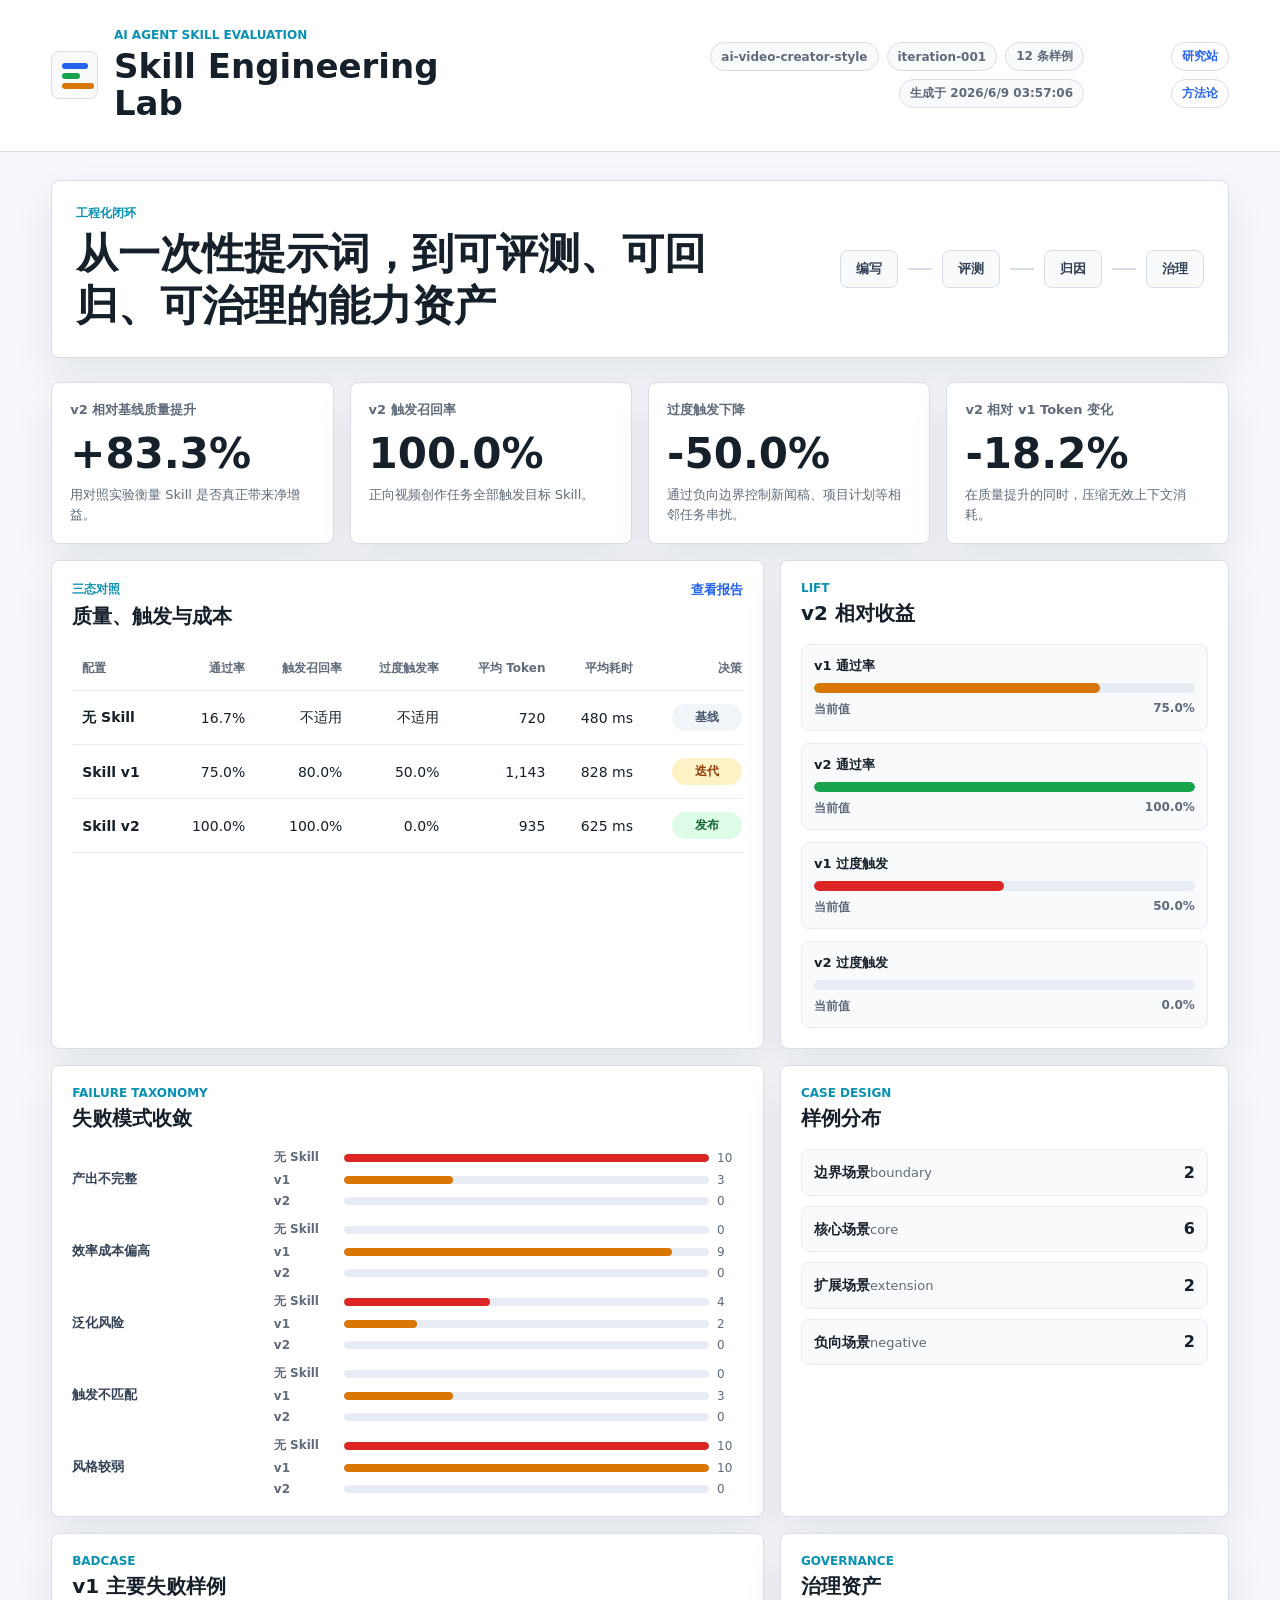
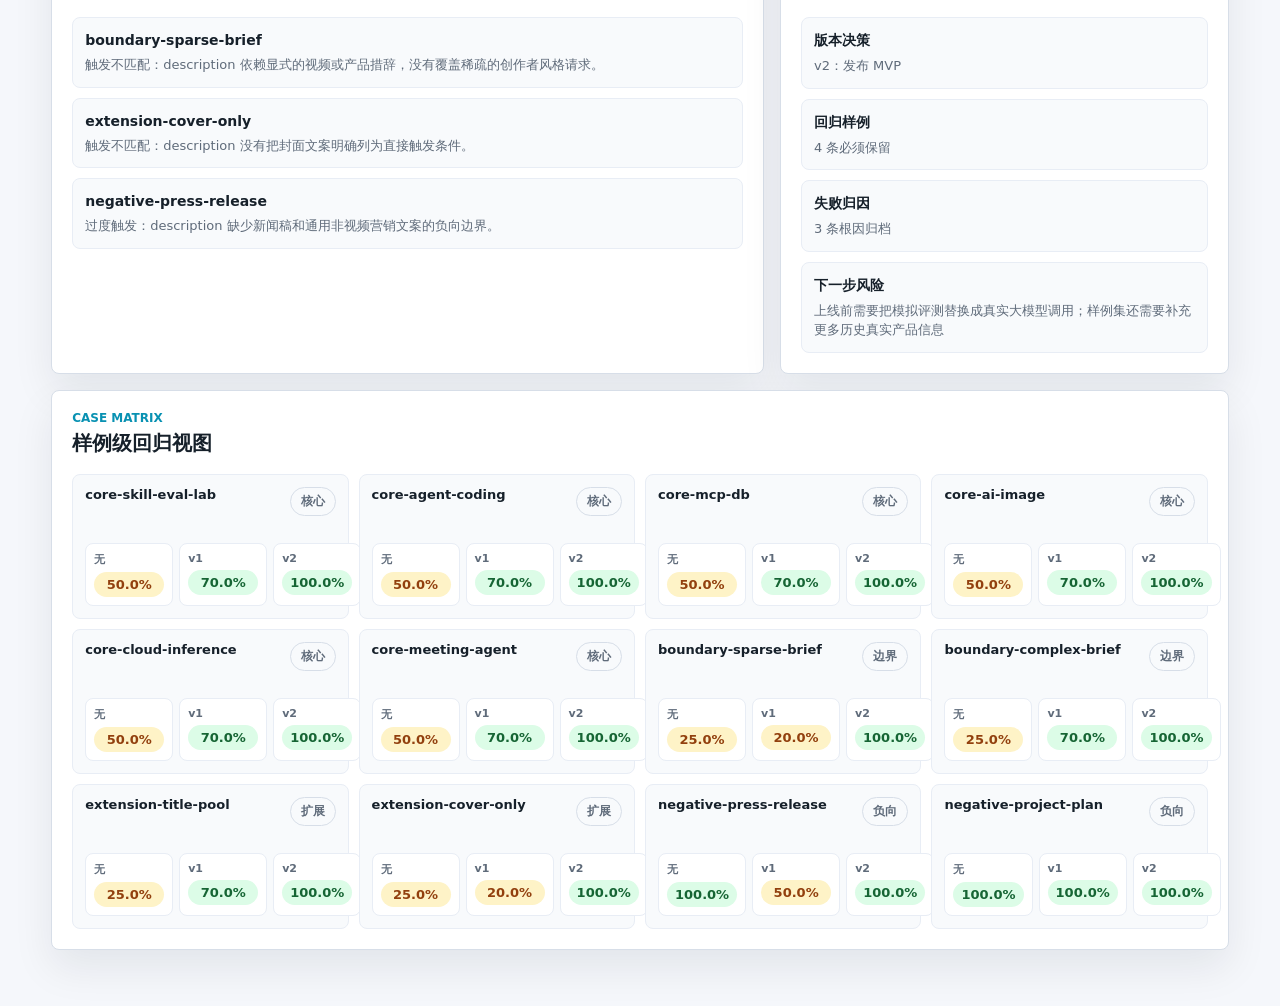
==== dashboard/index.html @ 85b01ca4 "Add portfolio dashboard and research site" ====
<!doctype html>
<html lang="zh-CN">
  <head>
    <meta charset="utf-8" />
    <meta name="viewport" content="width=device-width, initial-scale=1" />
    <title>Skill Engineering Lab Dashboard</title>
    <link rel="stylesheet" href="./style.css" />
  </head>
  <body>
    <header class="topbar">
      <div class="brand">
        <div class="brand-mark" aria-hidden="true">
          <span></span>
          <span></span>
          <span></span>
        </div>
        <div>
          <p class="eyebrow">AI Agent Skill Evaluation</p>
          <h1>Skill Engineering Lab</h1>
        </div>
      </div>
      <div class="run-meta" id="runMeta"></div>
      <nav class="top-links" aria-label="项目入口">
        <a href="../site/index.html">研究站</a>
        <a href="../docs/ai-agent-skill-engineering.html">方法论</a>
      </nav>
    </header>

    <main>
      <section class="summary-band" aria-labelledby="summaryTitle">
        <div>
          <p class="eyebrow">工程化闭环</p>
          <h2 id="summaryTitle">从一次性提示词，到可评测、可回归、可治理的能力资产</h2>
        </div>
        <div class="flow-strip" aria-label="Skill 生命周期">
          <span>编写</span>
          <i></i>
          <span>评测</span>
          <i></i>
          <span>归因</span>
          <i></i>
          <span>治理</span>
        </div>
      </section>

      <section class="metric-grid" id="headlineMetrics" aria-label="核心指标"></section>

      <section class="dashboard-grid">
        <article class="panel wide">
          <div class="panel-heading">
            <div>
              <p class="eyebrow">三态对照</p>
              <h2>质量、触发与成本</h2>
            </div>
            <a href="../report.md">查看报告</a>
          </div>
          <div class="comparison-table-wrap">
            <table class="comparison-table" id="metricTable"></table>
          </div>
        </article>

        <article class="panel">
          <div class="panel-heading">
            <div>
              <p class="eyebrow">Lift</p>
              <h2>v2 相对收益</h2>
            </div>
          </div>
          <div class="lift-stack" id="liftStack"></div>
        </article>

        <article class="panel wide">
          <div class="panel-heading">
            <div>
              <p class="eyebrow">Failure Taxonomy</p>
              <h2>失败模式收敛</h2>
            </div>
          </div>
          <div class="pattern-chart" id="patternChart"></div>
        </article>

        <article class="panel">
          <div class="panel-heading">
            <div>
              <p class="eyebrow">Case Design</p>
              <h2>样例分布</h2>
            </div>
          </div>
          <div class="case-type-list" id="caseTypes"></div>
        </article>

        <article class="panel">
          <div class="panel-heading">
            <div>
              <p class="eyebrow">Badcase</p>
              <h2>v1 主要失败样例</h2>
            </div>
          </div>
          <div class="badcase-list" id="badcaseList"></div>
        </article>

        <article class="panel">
          <div class="panel-heading">
            <div>
              <p class="eyebrow">Governance</p>
              <h2>治理资产</h2>
            </div>
          </div>
          <div class="governance-list" id="governanceList"></div>
        </article>

        <article class="panel full">
          <div class="panel-heading">
            <div>
              <p class="eyebrow">Case Matrix</p>
              <h2>样例级回归视图</h2>
            </div>
          </div>
          <div class="case-matrix" id="caseMatrix"></div>
        </article>
      </section>
    </main>

    <script src="./data.js"></script>
    <script src="./app.js"></script>
  </body>
</html>
---- dashboard/style.css ----
:root {
  color-scheme: light;
  --bg: #f5f7fb;
  --ink: #16202a;
  --muted: #5f6b7a;
  --soft: #e8edf5;
  --panel: #ffffff;
  --line: #d7dee8;
  --blue: #2563eb;
  --cyan: #0891b2;
  --green: #16a34a;
  --amber: #d97706;
  --red: #dc2626;
  --slate: #334155;
  --shadow: 0 18px 40px rgba(15, 23, 42, 0.08);
}

* {
  box-sizing: border-box;
}

body {
  margin: 0;
  min-width: 320px;
  background: var(--bg);
  color: var(--ink);
  font-family:
    Inter, ui-sans-serif, system-ui, -apple-system, BlinkMacSystemFont, "Segoe UI",
    "PingFang SC", "Hiragino Sans GB", "Microsoft YaHei", sans-serif;
  letter-spacing: 0;
}

a {
  color: var(--blue);
  text-decoration: none;
}

.topbar {
  display: flex;
  align-items: center;
  justify-content: space-between;
  gap: 24px;
  padding: 28px clamp(20px, 4vw, 56px);
  border-bottom: 1px solid var(--line);
  background: #ffffff;
}

.brand {
  display: flex;
  align-items: center;
  gap: 16px;
}

.brand-mark {
  position: relative;
  width: 48px;
  height: 48px;
  border: 1px solid var(--line);
  border-radius: 8px;
  background: #f8fafc;
}

.brand-mark span {
  position: absolute;
  left: 10px;
  width: 26px;
  height: 6px;
  border-radius: 3px;
}

.brand-mark span:nth-child(1) {
  top: 11px;
  background: var(--blue);
}

.brand-mark span:nth-child(2) {
  top: 21px;
  background: var(--green);
  width: 18px;
}

.brand-mark span:nth-child(3) {
  top: 31px;
  background: var(--amber);
  width: 32px;
}

.eyebrow {
  margin: 0 0 6px;
  color: var(--cyan);
  font-size: 12px;
  font-weight: 700;
  text-transform: uppercase;
}

h1,
h2,
h3,
p {
  margin-top: 0;
}

h1 {
  margin-bottom: 0;
  font-size: clamp(24px, 3vw, 34px);
  line-height: 1.1;
}

h2 {
  margin-bottom: 0;
  font-size: 20px;
  line-height: 1.25;
}

.run-meta {
  display: flex;
  flex-wrap: wrap;
  justify-content: flex-end;
  gap: 8px;
}

.top-links {
  display: flex;
  flex-wrap: wrap;
  justify-content: flex-end;
  gap: 8px;
}

.top-links a {
  display: inline-flex;
  align-items: center;
  min-height: 28px;
  padding: 5px 10px;
  border: 1px solid var(--line);
  border-radius: 999px;
  background: #ffffff;
  color: var(--blue);
  font-size: 12px;
  font-weight: 800;
}

.pill {
  display: inline-flex;
  align-items: center;
  min-height: 28px;
  padding: 5px 10px;
  border: 1px solid var(--line);
  border-radius: 999px;
  background: #f8fafc;
  color: var(--muted);
  font-size: 12px;
  font-weight: 700;
}

main {
  width: min(1440px, 100%);
  margin: 0 auto;
  padding: 28px clamp(16px, 4vw, 56px) 56px;
}

.summary-band {
  display: grid;
  grid-template-columns: minmax(0, 1.2fr) minmax(280px, 0.8fr);
  align-items: center;
  gap: 24px;
  margin-bottom: 24px;
  padding: 24px;
  border: 1px solid var(--line);
  border-radius: 8px;
  background: #ffffff;
  box-shadow: var(--shadow);
}

.summary-band h2 {
  max-width: 780px;
  font-size: clamp(24px, 4vw, 42px);
}

.flow-strip {
  display: grid;
  grid-template-columns: repeat(7, auto);
  align-items: center;
  justify-content: end;
  gap: 10px;
}

.flow-strip span {
  display: inline-flex;
  justify-content: center;
  min-width: 58px;
  padding: 9px 10px;
  border: 1px solid var(--line);
  border-radius: 8px;
  background: #f8fafc;
  color: var(--slate);
  font-size: 13px;
  font-weight: 800;
}

.flow-strip i {
  width: 24px;
  height: 2px;
  background: var(--line);
}

.metric-grid {
  display: grid;
  grid-template-columns: repeat(4, minmax(0, 1fr));
  gap: 16px;
  margin-bottom: 16px;
}

.metric-card,
.panel {
  border: 1px solid var(--line);
  border-radius: 8px;
  background: var(--panel);
  box-shadow: var(--shadow);
}

.metric-card {
  min-height: 136px;
  padding: 18px;
}

.metric-card h3 {
  margin: 0 0 14px;
  color: var(--muted);
  font-size: 13px;
  font-weight: 800;
}

.metric-card strong {
  display: block;
  margin-bottom: 10px;
  font-size: clamp(28px, 4vw, 42px);
  line-height: 1;
}

.metric-card p {
  margin: 0;
  color: var(--muted);
  font-size: 13px;
  line-height: 1.55;
}

.dashboard-grid {
  display: grid;
  grid-template-columns: 1.35fr 0.85fr;
  gap: 16px;
}

.panel {
  min-width: 0;
  padding: 20px;
}

.panel.wide {
  grid-column: span 1;
}

.panel.full {
  grid-column: 1 / -1;
}

.panel-heading {
  display: flex;
  align-items: flex-start;
  justify-content: space-between;
  gap: 16px;
  margin-bottom: 18px;
}

.panel-heading a {
  flex: 0 0 auto;
  font-size: 13px;
  font-weight: 800;
}

.comparison-table-wrap {
  overflow-x: auto;
}

.comparison-table {
  width: 100%;
  min-width: 680px;
  border-collapse: collapse;
}

.comparison-table th,
.comparison-table td {
  padding: 13px 10px;
  border-bottom: 1px solid var(--soft);
  text-align: right;
  font-size: 14px;
}

.comparison-table th:first-child,
.comparison-table td:first-child {
  text-align: left;
}

.comparison-table th {
  color: var(--muted);
  font-size: 12px;
  font-weight: 800;
}

.status-good,
.status-warn,
.status-muted {
  display: inline-flex;
  align-items: center;
  justify-content: center;
  min-width: 70px;
  padding: 5px 8px;
  border-radius: 999px;
  font-size: 12px;
  font-weight: 800;
}

.status-good {
  background: #dcfce7;
  color: #166534;
}

.status-warn {
  background: #fef3c7;
  color: #92400e;
}

.status-muted {
  background: #f1f5f9;
  color: #475569;
}

.lift-stack {
  display: grid;
  gap: 12px;
}

.lift-item {
  padding: 12px;
  border: 1px solid var(--soft);
  border-radius: 8px;
  background: #f8fafc;
}

.lift-item b {
  display: block;
  margin-bottom: 8px;
  font-size: 13px;
}

.bar-track {
  height: 10px;
  overflow: hidden;
  border-radius: 999px;
  background: var(--soft);
}

.bar {
  height: 100%;
  border-radius: inherit;
  background: var(--blue);
}

.bar.green {
  background: var(--green);
}

.bar.amber {
  background: var(--amber);
}

.bar.red {
  background: var(--red);
}

.bar-caption {
  display: flex;
  justify-content: space-between;
  gap: 12px;
  margin-top: 8px;
  color: var(--muted);
  font-size: 12px;
  font-weight: 700;
}

.pattern-chart {
  display: grid;
  gap: 13px;
}

.pattern-row {
  display: grid;
  grid-template-columns: minmax(116px, 0.8fr) minmax(180px, 2fr);
  gap: 14px;
  align-items: center;
}

.pattern-label {
  color: var(--slate);
  font-size: 13px;
  font-weight: 800;
}

.pattern-bars {
  display: grid;
  gap: 7px;
}

.mini-bar {
  display: grid;
  grid-template-columns: 62px 1fr 26px;
  align-items: center;
  gap: 8px;
  color: var(--muted);
  font-size: 12px;
}

.mini-bar span:first-child {
  font-weight: 800;
}

.mini-bar .bar-track {
  height: 8px;
}

.case-type-list,
.badcase-list,
.governance-list {
  display: grid;
  gap: 10px;
}

.case-type-item,
.badcase-item,
.governance-item {
  padding: 12px;
  border: 1px solid var(--soft);
  border-radius: 8px;
  background: #f8fafc;
}

.case-type-item {
  display: flex;
  align-items: center;
  justify-content: space-between;
  gap: 16px;
}

.case-type-item strong,
.badcase-item strong,
.governance-item strong {
  font-size: 14px;
}

.case-type-item span,
.badcase-item p,
.governance-item p {
  margin: 6px 0 0;
  color: var(--muted);
  font-size: 13px;
  line-height: 1.5;
}

.case-matrix {
  display: grid;
  grid-template-columns: repeat(4, minmax(220px, 1fr));
  gap: 10px;
}

.case-card {
  padding: 12px;
  border: 1px solid var(--soft);
  border-radius: 8px;
  background: #f8fafc;
}

.case-card-header {
  display: flex;
  align-items: flex-start;
  justify-content: space-between;
  gap: 10px;
  min-height: 44px;
}

.case-card h3 {
  margin: 0;
  overflow-wrap: anywhere;
  font-size: 13px;
}

.case-results {
  display: grid;
  grid-template-columns: repeat(3, 1fr);
  gap: 6px;
  margin-top: 12px;
}

.case-result {
  min-height: 60px;
  padding: 8px;
  border-radius: 8px;
  background: #ffffff;
  border: 1px solid var(--soft);
}

.case-result b {
  display: block;
  margin-bottom: 5px;
  color: var(--muted);
  font-size: 11px;
}

.case-result span {
  font-size: 13px;
  font-weight: 900;
}

@media (max-width: 1120px) {
  .summary-band,
  .dashboard-grid {
    grid-template-columns: 1fr;
  }

  .flow-strip {
    justify-content: start;
  }

  .metric-grid {
    grid-template-columns: repeat(2, minmax(0, 1fr));
  }

  .case-matrix {
    grid-template-columns: repeat(2, minmax(220px, 1fr));
  }
}

@media (max-width: 720px) {
  .topbar {
    align-items: flex-start;
    flex-direction: column;
  }

  .run-meta {
    justify-content: flex-start;
  }

  .top-links {
    justify-content: flex-start;
  }

  .summary-band {
    padding: 18px;
  }

  .flow-strip {
    grid-template-columns: repeat(4, 1fr);
  }

  .flow-strip i {
    display: none;
  }

  .metric-grid,
  .case-matrix {
    grid-template-columns: 1fr;
  }

  .pattern-row {
    grid-template-columns: 1fr;
  }

  .panel {
    padding: 16px;
  }
}
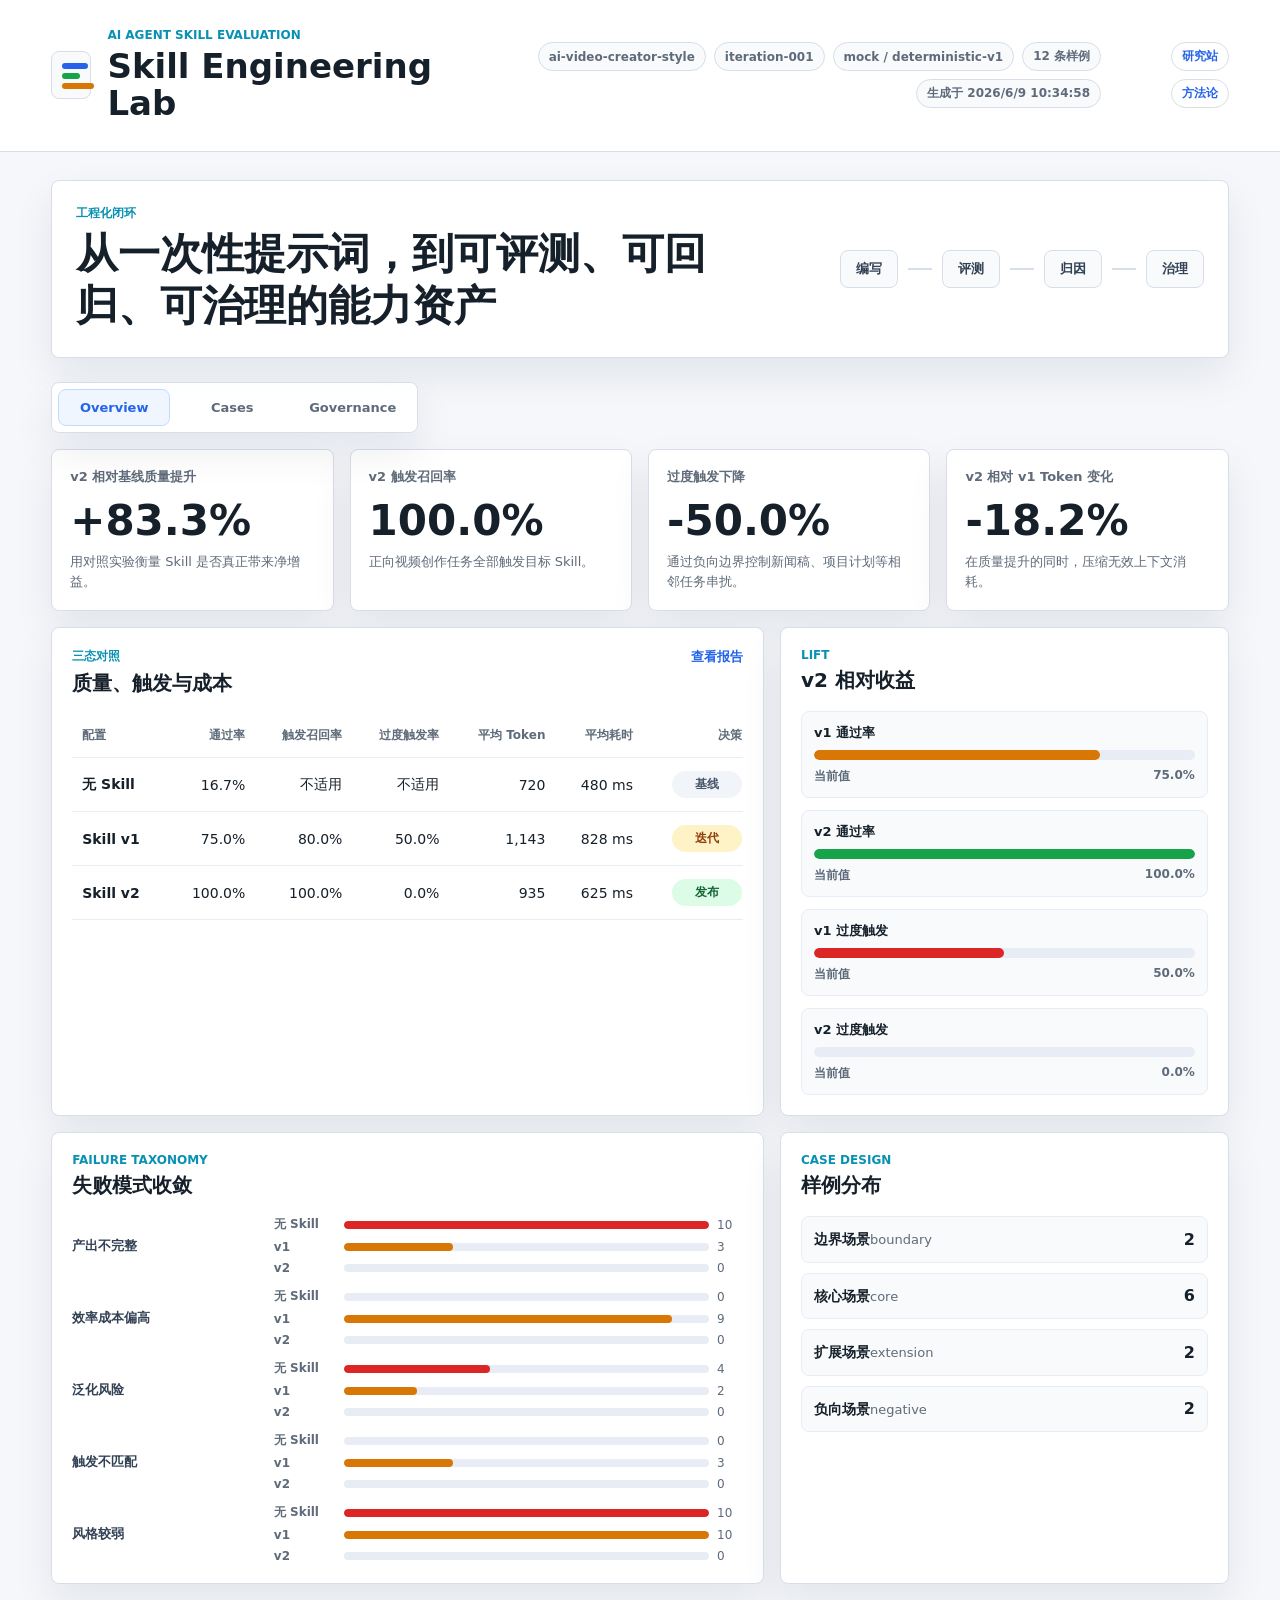
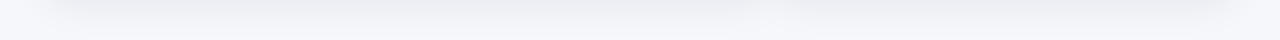
==== commit e3de48c3: "Add provider adapters and governance dashboard" ====
--- a/dashboard/index.html
+++ b/dashboard/index.html
@@ -4,7 +4,7 @@
     <meta charset="utf-8" />
     <meta name="viewport" content="width=device-width, initial-scale=1" />
     <title>Skill Engineering Lab Dashboard</title>
-    <link rel="stylesheet" href="./style.css" />
+    <link rel="stylesheet" href="/dashboard/style.css" />
   </head>
   <body>
     <header class="topbar">
@@ -21,8 +21,8 @@
       </div>
       <div class="run-meta" id="runMeta"></div>
       <nav class="top-links" aria-label="项目入口">
-        <a href="../site/index.html">研究站</a>
-        <a href="../docs/ai-agent-skill-engineering.html">方法论</a>
+        <a href="/site">研究站</a>
+        <a href="/docs/ai-agent-skill-engineering">方法论</a>
       </nav>
     </header>
 
@@ -43,85 +43,134 @@
         </div>
       </section>
 
-      <section class="metric-grid" id="headlineMetrics" aria-label="核心指标"></section>
+      <section class="view-tabs" aria-label="Dashboard 视图切换">
+        <button class="tab-button active" type="button" data-view-target="overviewView">Overview</button>
+        <button class="tab-button" type="button" data-view-target="casesView">Cases</button>
+        <button class="tab-button" type="button" data-view-target="governanceView">Governance</button>
+      </section>
 
-      <section class="dashboard-grid">
-        <article class="panel wide">
-          <div class="panel-heading">
-            <div>
-              <p class="eyebrow">三态对照</p>
-              <h2>质量、触发与成本</h2>
+      <section class="view-panel active" id="overviewView">
+        <section class="metric-grid" id="headlineMetrics" aria-label="核心指标"></section>
+
+        <section class="dashboard-grid">
+          <article class="panel wide">
+            <div class="panel-heading">
+              <div>
+                <p class="eyebrow">三态对照</p>
+                <h2>质量、触发与成本</h2>
+              </div>
+              <a href="/report.md">查看报告</a>
             </div>
-            <a href="../report.md">查看报告</a>
-          </div>
-          <div class="comparison-table-wrap">
-            <table class="comparison-table" id="metricTable"></table>
-          </div>
-        </article>
+            <div class="comparison-table-wrap">
+              <table class="comparison-table" id="metricTable"></table>
+            </div>
+          </article>
 
-        <article class="panel">
-          <div class="panel-heading">
-            <div>
-              <p class="eyebrow">Lift</p>
-              <h2>v2 相对收益</h2>
+          <article class="panel">
+            <div class="panel-heading">
+              <div>
+                <p class="eyebrow">Lift</p>
+                <h2>v2 相对收益</h2>
+              </div>
             </div>
-          </div>
-          <div class="lift-stack" id="liftStack"></div>
-        </article>
+            <div class="lift-stack" id="liftStack"></div>
+          </article>
 
-        <article class="panel wide">
-          <div class="panel-heading">
-            <div>
-              <p class="eyebrow">Failure Taxonomy</p>
-              <h2>失败模式收敛</h2>
+          <article class="panel wide">
+            <div class="panel-heading">
+              <div>
+                <p class="eyebrow">Failure Taxonomy</p>
+                <h2>失败模式收敛</h2>
+              </div>
             </div>
-          </div>
-          <div class="pattern-chart" id="patternChart"></div>
-        </article>
+            <div class="pattern-chart" id="patternChart"></div>
+          </article>
 
-        <article class="panel">
-          <div class="panel-heading">
-            <div>
-              <p class="eyebrow">Case Design</p>
-              <h2>样例分布</h2>
+          <article class="panel">
+            <div class="panel-heading">
+              <div>
+                <p class="eyebrow">Case Design</p>
+                <h2>样例分布</h2>
+              </div>
             </div>
-          </div>
-          <div class="case-type-list" id="caseTypes"></div>
-        </article>
+            <div class="case-type-list" id="caseTypes"></div>
+          </article>
+        </section>
+      </section>
 
-        <article class="panel">
-          <div class="panel-heading">
-            <div>
-              <p class="eyebrow">Badcase</p>
-              <h2>v1 主要失败样例</h2>
-            </div>
-          </div>
-          <div class="badcase-list" id="badcaseList"></div>
-        </article>
-
-        <article class="panel">
-          <div class="panel-heading">
-            <div>
-              <p class="eyebrow">Governance</p>
-              <h2>治理资产</h2>
-            </div>
-          </div>
-          <div class="governance-list" id="governanceList"></div>
-        </article>
-
+      <section class="view-panel" id="casesView">
         <article class="panel full">
           <div class="panel-heading">
             <div>
               <p class="eyebrow">Case Matrix</p>
               <h2>样例级回归视图</h2>
             </div>
+            <div class="case-filters" id="caseFilters"></div>
           </div>
-          <div class="case-matrix" id="caseMatrix"></div>
+          <div class="case-workspace">
+            <div class="case-matrix" id="caseMatrix"></div>
+            <aside class="case-detail" id="caseDetail" aria-label="样例详情"></aside>
+          </div>
         </article>
+      </section>
+
+      <section class="view-panel" id="governanceView">
+        <section class="dashboard-grid">
+          <article class="panel">
+            <div class="panel-heading">
+              <div>
+                <p class="eyebrow">Governance</p>
+                <h2>治理资产</h2>
+              </div>
+            </div>
+            <div class="governance-list" id="governanceList"></div>
+          </article>
+
+          <article class="panel">
+            <div class="panel-heading">
+              <div>
+                <p class="eyebrow">Version Diff</p>
+                <h2>v1 到 v2 改了什么</h2>
+              </div>
+            </div>
+            <div class="skill-diff-summary" id="skillDiffSummary"></div>
+          </article>
+
+          <article class="panel wide">
+            <div class="panel-heading">
+              <div>
+                <p class="eyebrow">Badcase</p>
+                <h2>失败归因与修复路径</h2>
+              </div>
+            </div>
+            <div class="badcase-list" id="badcaseList"></div>
+          </article>
+
+          <article class="panel">
+            <div class="panel-heading">
+              <div>
+                <p class="eyebrow">Regression</p>
+                <h2>回归保护集</h2>
+              </div>
+            </div>
+            <div class="regression-list" id="regressionList"></div>
+          </article>
+
+          <article class="panel full">
+            <div class="panel-heading">
+              <div>
+                <p class="eyebrow">SKILL.md Patch</p>
+                <h2>关键文本 Diff</h2>
+              </div>
+            </div>
+            <pre class="diff-block" id="skillDiffBlock"></pre>
+          </article>
+        </section>
       </section>
     </main>
 
-    <script src="./data.js"></script>
-    <script src="./app.js"></script>
+    <script src="/dashboard/data.js"></script>
+    <script src="/dashboard/skill_diff.js"></script>
+    <script src="/dashboard/app.js"></script>
   </body>
 </html>
--- a/dashboard/style.css
+++ b/dashboard/style.css
@@ -203,6 +203,59 @@
   background: var(--line);
 }
 
+.view-tabs {
+  position: sticky;
+  top: 0;
+  z-index: 10;
+  display: inline-flex;
+  gap: 6px;
+  margin-bottom: 16px;
+  padding: 6px;
+  border: 1px solid var(--line);
+  border-radius: 8px;
+  background: rgba(255, 255, 255, 0.92);
+  backdrop-filter: blur(12px);
+  box-shadow: var(--shadow);
+}
+
+.tab-button,
+.filter-button {
+  appearance: none;
+  border: 1px solid transparent;
+  border-radius: 8px;
+  background: transparent;
+  color: var(--muted);
+  cursor: pointer;
+  font: inherit;
+  font-size: 13px;
+  font-weight: 850;
+}
+
+.tab-button {
+  min-width: 112px;
+  padding: 10px 14px;
+}
+
+.filter-button {
+  min-height: 32px;
+  padding: 6px 10px;
+}
+
+.tab-button.active,
+.filter-button.active {
+  border-color: #bfdbfe;
+  background: #eff6ff;
+  color: var(--blue);
+}
+
+.view-panel {
+  display: none;
+}
+
+.view-panel.active {
+  display: block;
+}
+
 .metric-grid {
   display: grid;
   grid-template-columns: repeat(4, minmax(0, 1fr));
@@ -275,6 +328,13 @@
   flex: 0 0 auto;
   font-size: 13px;
   font-weight: 800;
+}
+
+.case-filters {
+  display: flex;
+  flex-wrap: wrap;
+  justify-content: flex-end;
+  gap: 6px;
 }
 
 .comparison-table-wrap {
@@ -429,14 +489,17 @@
 
 .case-type-list,
 .badcase-list,
-.governance-list {
+.governance-list,
+.regression-list,
+.skill-diff-summary {
   display: grid;
   gap: 10px;
 }
 
 .case-type-item,
 .badcase-item,
-.governance-item {
+.governance-item,
+.diff-card {
   padding: 12px;
   border: 1px solid var(--soft);
   border-radius: 8px;
@@ -452,17 +515,38 @@
 
 .case-type-item strong,
 .badcase-item strong,
-.governance-item strong {
+.governance-item strong,
+.diff-card strong {
   font-size: 14px;
 }
 
 .case-type-item span,
 .badcase-item p,
-.governance-item p {
+.governance-item p,
+.diff-card p {
   margin: 6px 0 0;
   color: var(--muted);
   font-size: 13px;
   line-height: 1.5;
+}
+
+.diff-card small {
+  display: block;
+  margin-top: 8px;
+  color: var(--muted);
+  font-size: 12px;
+  line-height: 1.5;
+}
+
+.governance-item.compact {
+  padding: 10px 12px;
+}
+
+.case-workspace {
+  display: grid;
+  grid-template-columns: minmax(0, 1fr) 340px;
+  gap: 16px;
+  align-items: start;
 }
 
 .case-matrix {
@@ -472,10 +556,22 @@
 }
 
 .case-card {
+  appearance: none;
+  width: 100%;
   padding: 12px;
   border: 1px solid var(--soft);
   border-radius: 8px;
   background: #f8fafc;
+  color: inherit;
+  cursor: pointer;
+  font: inherit;
+  text-align: left;
+}
+
+.case-card.active {
+  border-color: #93c5fd;
+  background: #eff6ff;
+  box-shadow: 0 0 0 2px rgba(37, 99, 235, 0.12);
 }
 
 .case-card-header {
@@ -519,9 +615,99 @@
   font-weight: 900;
 }
 
+.case-detail {
+  position: sticky;
+  top: 88px;
+  min-height: 360px;
+  padding: 16px;
+  border: 1px solid var(--line);
+  border-radius: 8px;
+  background: #ffffff;
+  box-shadow: var(--shadow);
+}
+
+.case-detail h3 {
+  margin: 0 0 12px;
+  overflow-wrap: anywhere;
+  font-size: 18px;
+}
+
+.detail-meta {
+  display: flex;
+  flex-wrap: wrap;
+  gap: 6px;
+  margin-bottom: 14px;
+}
+
+.detail-meta span {
+  padding: 5px 8px;
+  border-radius: 999px;
+  background: #f1f5f9;
+  color: var(--muted);
+  font-size: 12px;
+  font-weight: 800;
+}
+
+.detail-row {
+  padding: 12px 0;
+  border-top: 1px solid var(--soft);
+}
+
+.detail-row b,
+.detail-row span {
+  display: block;
+}
+
+.detail-row span {
+  margin-top: 4px;
+  color: var(--slate);
+  font-size: 13px;
+  font-weight: 800;
+}
+
+.detail-row p {
+  margin: 6px 0 0;
+  color: var(--muted);
+  font-size: 13px;
+  line-height: 1.5;
+}
+
+.diff-block {
+  overflow-x: auto;
+  margin: 0;
+  padding: 16px;
+  border-radius: 8px;
+  background: #0f172a;
+  color: #dbeafe;
+  font-size: 12px;
+  line-height: 1.6;
+  white-space: pre;
+}
+
+.diff-line {
+  display: block;
+}
+
+.diff-line.add {
+  color: #bbf7d0;
+}
+
+.diff-line.remove {
+  color: #fecaca;
+}
+
+.diff-line.hunk {
+  color: #fde68a;
+}
+
+.diff-line.file {
+  color: #93c5fd;
+}
+
 @media (max-width: 1120px) {
   .summary-band,
-  .dashboard-grid {
+  .dashboard-grid,
+  .case-workspace {
     grid-template-columns: 1fr;
   }
 
@@ -535,6 +721,10 @@
 
   .case-matrix {
     grid-template-columns: repeat(2, minmax(220px, 1fr));
+  }
+
+  .case-detail {
+    position: static;
   }
 }
 
@@ -576,4 +766,18 @@
   .panel {
     padding: 16px;
   }
-}
+
+  .view-tabs {
+    display: grid;
+    grid-template-columns: 1fr;
+    width: 100%;
+  }
+
+  .tab-button {
+    width: 100%;
+  }
+
+  .case-filters {
+    justify-content: flex-start;
+  }
+}
